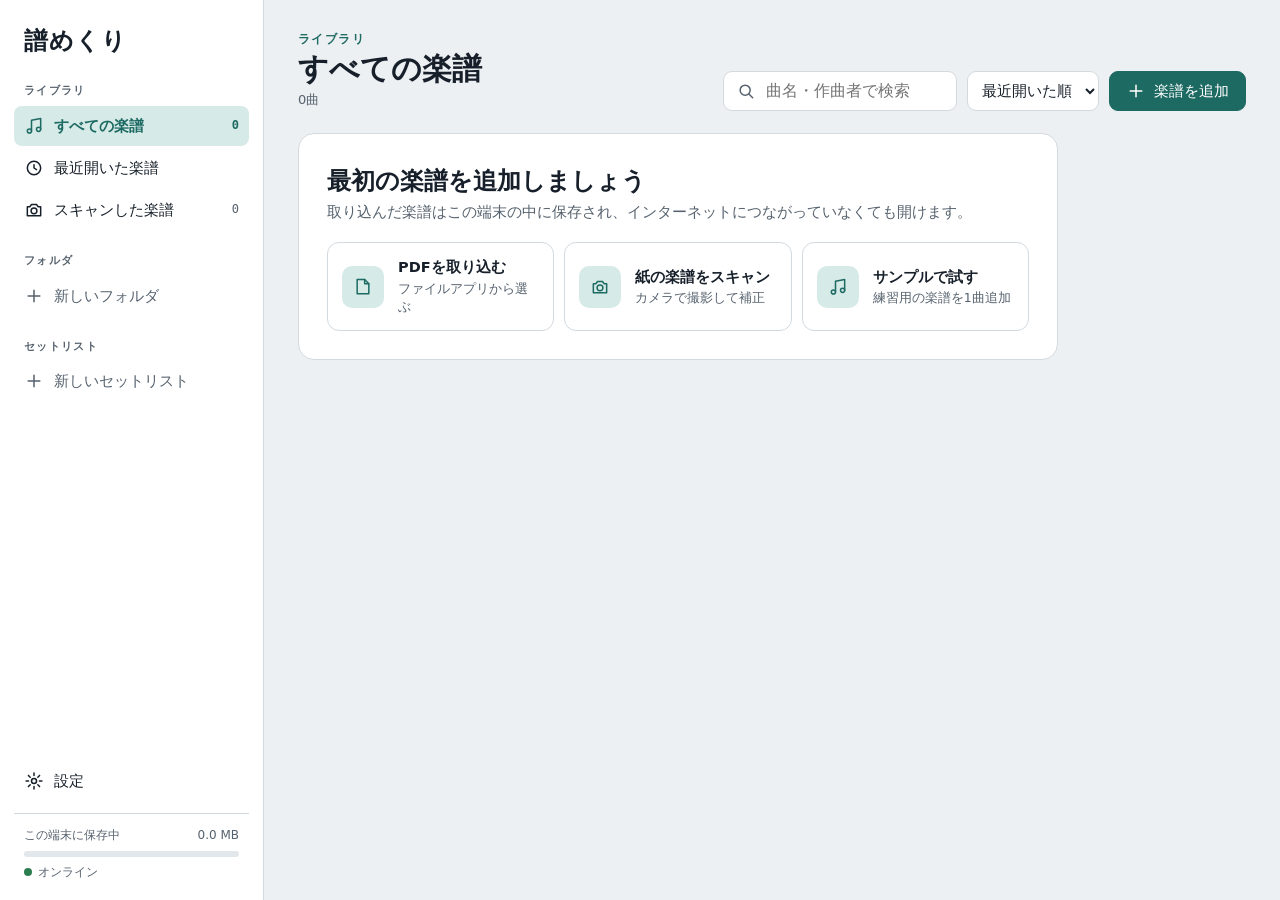
==== index.html @ f530d72d "譜めくり 1.0.0 を公開 Co-Authored-By: Claude Opus 5.5 <noreply@anthropic.com>" ====
<!doctype html>
<html lang="ja">
<head>
<meta charset="utf-8">
<title>譜めくり</title>
<meta name="viewport" content="width=device-width, initial-scale=1, viewport-fit=cover">
<meta name="theme-color" content="#1D6A63">
<meta name="apple-mobile-web-app-capable" content="yes">
<meta name="mobile-web-app-capable" content="yes">
<meta name="apple-mobile-web-app-title" content="譜めくり">
<meta name="apple-mobile-web-app-status-bar-style" content="default">
<link rel="manifest" href="manifest.webmanifest">
<link rel="apple-touch-icon" href="icons/apple-touch-icon.png">
<link rel="icon" href="icons/icon-192.png">
<link rel="stylesheet" href="styles.css">
</head>
<body>
<div id="app">
  <aside class="sidebar" id="sidebar"></aside>
  <main id="view"></main>
  <nav class="tabbar" id="tabbar"></nav>
</div>
<div id="full" hidden></div>
<div id="sheet-root" hidden></div>
<div id="toast" role="status" aria-live="polite"></div>
<div id="drop" hidden>PDFをここにドロップして取り込み</div>

<input type="file" id="inPdf" accept="application/pdf,.pdf,application/json,.json" multiple hidden>
<input type="file" id="inCam" accept="image/*" capture="environment" hidden>
<input type="file" id="inPhotos" accept="image/*" multiple hidden>
<input type="file" id="inRestore" hidden>

<script src="vendor/pdf.min.js"></script>
<script src="vendor/pdf-lib.min.js"></script>
<script src="app.js"></script>
</body>
</html>
---- styles.css ----
/* Layout: 左に楽譜棚（サイドバー）、右に楽譜の一覧。楽譜を開くと紙面だけが残る全画面ビューア。スマホでは下部タブ */
:root{
  color-scheme:light;
  --bg:#EDF0F2; --surface:#FFFFFF; --surface-2:#E2E7EB; --ink:#17202A; --ink-2:#56626E; --line:#D2D9DF;
  --accent:#1D6A63; --accent-soft:#D6EAE7; --accent-ink:#FFFFFF;
  --stage:#C8CFD5; --paper:#FCFCF9; --danger:#B3261E; --ok:#2E7D4F; --scan-badge-bg:#E9E1CC; --scan-badge-ink:#6A5726;
  --desk:#2B2925;
  --shadow:0 1px 2px rgba(23,32,42,.08),0 6px 18px rgba(23,32,42,.10);
  --font-display:"Hiragino Mincho ProN","Yu Mincho","YuMincho","Noto Serif JP",serif;
  --font-body:"Hiragino Sans","Hiragino Kaku Gothic ProN","Yu Gothic UI","Noto Sans JP","Meiryo",system-ui,sans-serif;
  --font-mono:ui-monospace,"SF Mono",Menlo,Consolas,monospace;
  --r:10px;
}
@media (prefers-color-scheme: dark){
  :root{
    color-scheme:dark;
    --bg:#11161B; --surface:#192027; --surface-2:#232B33; --ink:#E4E9ED; --ink-2:#97A3AE; --line:#2C3640;
    --accent:#5DB8AC; --accent-soft:#1E3A37; --accent-ink:#06201D;
    --stage:#0B0F13; --paper:#ECEAE4; --scan-badge-bg:#3A3424; --scan-badge-ink:#E2CF9A;
    --shadow:0 1px 2px rgba(0,0,0,.4),0 6px 18px rgba(0,0,0,.35);
  }
}
html{height:100%;box-sizing:border-box}
*,*::before,*::after{box-sizing:border-box}
[hidden]{display:none!important}
body{margin:0;height:100%;background:var(--bg);color:var(--ink);font-family:var(--font-body);font-size:15px;line-height:1.6;-webkit-tap-highlight-color:transparent;overflow:hidden;touch-action:manipulation;-webkit-text-size-adjust:100%}
button,input,select{font:inherit;color:inherit}
button{cursor:pointer;background:none;border:0;padding:0}
button:disabled{cursor:default}
:focus-visible{outline:2px solid var(--accent);outline-offset:2px;border-radius:6px}
h1,h2,h3{margin:0}
p{margin:0}
.ic{width:20px;height:20px;fill:none;stroke:currentColor;stroke-width:1.8;stroke-linecap:round;stroke-linejoin:round;flex:none}
.ic.fill{fill:currentColor;stroke:none}
.sr{position:absolute;width:1px;height:1px;overflow:hidden;clip:rect(0 0 0 0);white-space:nowrap}

/* ---------- App shell ---------- */
#app{display:grid;grid-template-columns:264px 1fr;height:100%;padding-top:env(safe-area-inset-top,0px)}
.sidebar{background:var(--surface);border-right:1px solid var(--line);overflow:auto;padding:22px 14px calc(18px + env(safe-area-inset-bottom,0px));display:flex;flex-direction:column;gap:22px}
.brand{display:flex;align-items:baseline;gap:8px;padding-inline:10px}
.brand b{font-family:var(--font-display);font-weight:700;font-size:24px;letter-spacing:.04em}
.nav-group{display:flex;flex-direction:column;gap:2px}
.nav-label{font-size:11px;font-weight:700;letter-spacing:.12em;color:var(--ink-2);padding:0 10px 4px}
.nav-item{display:flex;align-items:center;gap:10px;padding:8px 10px;border-radius:8px;text-align:left;width:100%;color:var(--ink)}
.nav-item span:not(.n){overflow:hidden;text-overflow:ellipsis;white-space:nowrap;min-width:0}
.nav-item:hover{background:var(--surface-2)}
.nav-item.active{background:var(--accent-soft);color:var(--accent);font-weight:700}
.nav-item .n{margin-left:auto;font-family:var(--font-mono);font-size:12px;color:var(--ink-2);font-variant-numeric:tabular-nums}
.nav-item.active .n{color:var(--accent)}
.nav-item.add{color:var(--ink-2)}
.side-foot{margin-top:auto;display:flex;flex-direction:column;gap:12px}
.storage{padding:12px 10px 0;border-top:1px solid var(--line);display:flex;flex-direction:column;gap:6px;font-size:12px;color:var(--ink-2)}
.storage .row2{display:flex;justify-content:space-between;gap:8px;font-variant-numeric:tabular-nums}
.bar{height:6px;background:var(--surface-2);border-radius:3px;overflow:hidden}
.bar i{display:block;height:100%;background:var(--accent);border-radius:3px}
.net{display:inline-flex;align-items:center;gap:6px;font-size:12px}
.net::before{content:"";width:8px;height:8px;border-radius:50%;background:var(--ok)}
.net.off::before{background:var(--ink-2)}

main#view{overflow:auto;-webkit-overflow-scrolling:touch;padding:30px 34px calc(48px + env(safe-area-inset-bottom,0px));min-width:0}
.tabbar{display:none}

.eyebrow{font-size:12px;font-weight:700;letter-spacing:.12em;color:var(--accent)}
.page-head{display:flex;flex-wrap:wrap;gap:16px 20px;align-items:flex-end;justify-content:space-between;margin-bottom:22px}
.page-head h1{font-family:var(--font-display);font-size:30px;font-weight:700;line-height:1.3;word-break:break-word}
.page-head .sub{color:var(--ink-2);font-size:13px;margin-top:2px}
.title-row{display:flex;align-items:center;gap:6px}
.head-actions{display:flex;flex-wrap:wrap;gap:10px;align-items:center}

.btn{display:inline-flex;align-items:center;justify-content:center;gap:8px;height:40px;padding:0 16px;border-radius:9px;font-weight:500;white-space:nowrap;border:1px solid var(--line);background:var(--surface)}
.btn:hover{background:var(--surface-2)}
.btn.primary{background:var(--accent);border-color:var(--accent);color:var(--accent-ink)}
.btn.primary:hover{filter:brightness(1.08)}
.btn.danger{color:var(--danger)}
.btn.danger-fill{background:var(--danger);border-color:var(--danger);color:#fff}
.btn.ghost{border-color:transparent;background:transparent}
.btn.sm{height:32px;padding:0 10px;font-size:13px}
.btn:disabled{opacity:.45;pointer-events:none}
.iconbtn{display:inline-flex;align-items:center;justify-content:center;width:38px;height:38px;border-radius:9px;color:var(--ink-2);flex:none}
.iconbtn:hover{background:var(--surface-2);color:var(--ink)}
.iconbtn:disabled{opacity:.3}

.search{display:flex;align-items:center;gap:8px;height:40px;padding:0 12px;border:1px solid var(--line);border-radius:9px;background:var(--surface);color:var(--ink-2)}
.search input{border:0;background:transparent;outline:0;width:180px;color:var(--ink);font-size:16px}
select.sel{height:40px;border:1px solid var(--line);border-radius:9px;background:var(--surface);padding:0 10px;font-size:15px}

.chips{display:none;gap:8px;overflow-x:auto;margin:-6px 0 18px;padding-bottom:4px}
.chip{flex:none;height:32px;padding:0 14px;border-radius:16px;border:1px solid var(--line);background:var(--surface);font-size:13px}
.chip.active{background:var(--accent);border-color:var(--accent);color:var(--accent-ink)}

/* ---------- Library grid ---------- */
.grid{display:grid;grid-template-columns:repeat(auto-fill,minmax(168px,1fr));gap:26px 22px}
.card{position:relative;display:flex;flex-direction:column;gap:10px}
.card-open{display:block;width:100%;text-align:left}
.thumb{aspect-ratio:1/1.414;max-width:100%;background:var(--paper);border-radius:4px;box-shadow:var(--shadow);overflow:hidden;position:relative;transition:transform .18s}
.thumb img{display:block;width:100%;height:100%;object-fit:contain}
.card-open:hover .thumb{transform:translateY(-3px)}
.card.is-new .thumb{animation:pop 1.6s ease}
@keyframes pop{0%{box-shadow:0 0 0 0 var(--accent)}30%{box-shadow:0 0 0 5px var(--accent)}100%{box-shadow:var(--shadow)}}
.card-body{display:flex;gap:6px;align-items:flex-start}
.card-text{flex:1;min-width:0}
.card h3{font-size:14px;font-weight:700;line-height:1.45;word-break:break-word}
.card .composer{font-size:12px;color:var(--ink-2);white-space:nowrap;overflow:hidden;text-overflow:ellipsis}
.meta{display:flex;flex-wrap:wrap;align-items:center;gap:6px;margin-top:5px;font-size:11px;color:var(--ink-2)}
.badge{display:inline-flex;align-items:center;height:19px;padding:0 6px;border-radius:4px;font-size:10.5px;font-weight:700;letter-spacing:.06em;background:var(--surface-2);color:var(--ink-2)}
.badge.scan{background:var(--scan-badge-bg);color:var(--scan-badge-ink)}
.badge.ann{background:var(--accent-soft);color:var(--accent)}
.card .more{margin-top:-4px;margin-right:-8px}
.empty{padding:60px 20px;text-align:center;color:var(--ink-2);display:flex;flex-direction:column;gap:12px;align-items:center}

.welcome{max-width:760px;background:var(--surface);border:1px solid var(--line);border-radius:16px;padding:28px;display:flex;flex-direction:column;gap:18px}
.welcome h2{font-family:var(--font-display);font-size:24px}
.welcome p{color:var(--ink-2)}
.welcome .opts{display:grid;grid-template-columns:repeat(auto-fit,minmax(200px,1fr));gap:10px}

/* ---------- Setlists ---------- */
.list{display:flex;flex-direction:column;background:var(--surface);border:1px solid var(--line);border-radius:var(--r);overflow:hidden;max-width:820px}
.row{display:flex;align-items:center;gap:14px;padding:12px 14px;border-top:1px solid var(--line)}
.row:first-child{border-top:0}
.row .num{font-family:var(--font-mono);font-size:13px;color:var(--ink-2);width:22px;text-align:right;font-variant-numeric:tabular-nums}
.row .mini{width:40px;flex:none}
.row .mini .thumb{border-radius:2px}
.row .grow{flex:1;min-width:0;text-align:left}
.row .grow b{display:block;font-size:14.5px}
.row .grow small{display:block;color:var(--ink-2);font-size:12px}
.row .tools{display:flex;gap:2px}
.setlist-cards{display:grid;grid-template-columns:repeat(auto-fill,minmax(260px,1fr));gap:16px;max-width:900px}
.sl-card{display:flex;flex-direction:column;gap:12px;padding:18px;background:var(--surface);border:1px solid var(--line);border-radius:var(--r);text-align:left}
.sl-card:hover{border-color:var(--accent)}
.sl-card h3{font-family:var(--font-display);font-size:19px}
.sl-card .stack{display:flex;min-height:62px}
.sl-card .stack .thumb{width:44px;margin-right:-14px;border:2px solid var(--surface)}
.sl-card small{color:var(--ink-2);font-size:13px}

/* ---------- Settings ---------- */
.settings{display:flex;flex-direction:column;gap:28px;max-width:720px}
.set-sec h2{font-size:13px;font-weight:700;letter-spacing:.1em;color:var(--ink-2);margin:0 0 8px 4px}
.set-row{display:flex;align-items:center;gap:16px;padding:13px 16px;border-top:1px solid var(--line);flex-wrap:wrap}
.set-row:first-child{border-top:0}
.set-row .grow{flex:1;min-width:180px}
.set-row small{display:block;color:var(--ink-2);font-size:12.5px}
.switch{position:relative;width:46px;height:28px;flex:none}
.switch input{position:absolute;inset:0;opacity:0;margin:0;cursor:pointer;width:100%;height:100%}
.switch span{position:absolute;inset:0;border-radius:14px;background:var(--surface-2);border:1px solid var(--line);transition:.2s;pointer-events:none}
.switch span::after{content:"";position:absolute;top:2px;left:2px;width:22px;height:22px;border-radius:50%;background:#fff;box-shadow:0 1px 3px rgba(0,0,0,.25);transition:.2s}
.switch input:checked+span{background:var(--accent);border-color:var(--accent)}
.switch input:checked+span::after{transform:translateX(18px)}
.switch input:focus-visible+span{outline:2px solid var(--accent);outline-offset:2px}
.kbd{font-family:var(--font-mono);font-size:12px;padding:2px 7px;border:1px solid var(--line);border-bottom-width:2px;border-radius:5px;background:var(--surface)}
.pedal-out{font-size:13px;color:var(--accent);font-weight:700;min-height:1.6em}

/* ---------- Full screens ---------- */
#full{position:fixed;inset:0;z-index:20;display:flex;flex-direction:column;background:var(--stage)}
.v-top,.v-bottom{display:flex;align-items:center;gap:8px;padding:8px 12px;background:var(--surface);transition:opacity .2s,transform .2s;z-index:3;position:relative}
.v-top{padding-top:calc(8px + env(safe-area-inset-top,0px));border-bottom:1px solid var(--line)}
.v-bottom{padding-bottom:calc(8px + env(safe-area-inset-bottom,0px));border-top:1px solid var(--line)}
.v-title{flex:1;min-width:0;text-align:center;line-height:1.3}
.v-title b{display:block;font-family:var(--font-display);font-size:16px;white-space:nowrap;overflow:hidden;text-overflow:ellipsis}
.v-title b.plain{font-family:var(--font-body)}
.v-title small{font-size:12px;color:var(--ink-2)}
.v-actions{display:flex;gap:2px}
.tbtn{display:inline-flex;align-items:center;gap:6px;height:38px;padding:0 10px;border-radius:9px;color:var(--ink);font-size:13.5px;white-space:nowrap}
.tbtn:hover{background:var(--surface-2)}
.tbtn.on{background:var(--accent);color:var(--accent-ink)}
.v-stage{flex:1;position:relative;overflow:hidden;display:flex;align-items:center;justify-content:center;user-select:none;-webkit-user-select:none;-webkit-touch-callout:none;touch-action:none}
.spread{display:flex;gap:6px;align-items:center;justify-content:center}
.spread.next{animation:inR .2s ease-out}
.spread.prev{animation:inL .2s ease-out}
@keyframes inR{from{opacity:.3;transform:translateX(24px)}to{opacity:1;transform:none}}
@keyframes inL{from{opacity:.3;transform:translateX(-24px)}to{opacity:1;transform:none}}
.page{position:relative;background:var(--paper);box-shadow:0 2px 10px rgba(0,0,0,.18);flex:none}
.page canvas.pdf{position:absolute;inset:0;width:100%;height:100%}
.page canvas.ann{position:absolute;inset:0;width:100%;height:100%;pointer-events:none}
@media (prefers-color-scheme: dark){ .page canvas.pdf{filter:brightness(.9)} }
.page .loading{position:absolute;inset:0;display:flex;align-items:center;justify-content:center;color:#8A949E;font-size:12px}
.viewer.editing .page canvas.ann{pointer-events:auto;touch-action:none;cursor:crosshair}
.viewer.editing .page{outline:2px dashed var(--accent);outline-offset:3px}
.viewer.chrome-off .v-top{opacity:0;transform:translateY(-100%);pointer-events:none}
.viewer.chrome-off .v-bottom{opacity:0;transform:translateY(100%);pointer-events:none}
.viewer.chrome-off .v-top,.viewer.chrome-off .v-bottom{position:absolute;left:0;right:0}
.viewer.chrome-off .v-top{top:0}.viewer.chrome-off .v-bottom{bottom:0}
.zone-flash{position:absolute;top:0;bottom:0;width:26%;pointer-events:none;opacity:0;background:linear-gradient(90deg,rgba(29,106,99,.22),transparent)}
.zone-flash.r{right:0;transform:scaleX(-1)}
.zone-flash.l{left:0}
.zone-flash.go{animation:flash .35s ease}
@keyframes flash{0%{opacity:1}100%{opacity:0}}
.pg{font-family:var(--font-mono);font-size:13px;font-variant-numeric:tabular-nums;min-width:74px;text-align:center}
.v-bottom input[type=range]{flex:1;accent-color:var(--accent);min-width:80px}
.hint{font-size:12px;color:var(--ink-2);white-space:nowrap}
.sl-chip{display:inline-block;margin-left:6px;font-size:11px;font-weight:700;color:var(--accent);background:var(--accent-soft);border-radius:4px;padding:0 6px;vertical-align:1px}
.thumbs{position:absolute;left:0;right:0;bottom:0;z-index:4;display:flex;gap:12px;overflow-x:auto;padding:14px 16px calc(14px + env(safe-area-inset-bottom,0px));background:var(--surface);border-top:1px solid var(--line);box-shadow:0 -6px 18px rgba(0,0,0,.12)}
.thumbs button{flex:none;width:74px;display:flex;flex-direction:column;align-items:center;gap:4px;font-family:var(--font-mono);font-size:11px;color:var(--ink-2)}
.thumbs button .thumb{width:100%}
.thumbs button.cur .thumb{outline:3px solid var(--accent);outline-offset:1px}
.thumbs button.cur{color:var(--accent)}

.penbar{display:flex;flex-wrap:wrap;align-items:center;gap:6px 10px;justify-content:center;width:100%}
.penbar .grp{display:flex;align-items:center;gap:2px;padding:3px;border-radius:10px;background:var(--surface-2);flex-wrap:wrap}
.penbar .tool{display:inline-flex;align-items:center;gap:5px;height:34px;padding:0 10px;border-radius:8px;font-size:13px}
.penbar .tool.on{background:var(--surface);box-shadow:var(--shadow);color:var(--accent);font-weight:700}
.penbar .tool:disabled{opacity:.4}
.dot{width:22px;height:22px;border-radius:50%;border:2px solid transparent;margin:0 3px}
.dot.on{box-shadow:0 0 0 2px var(--surface),0 0 0 4px var(--ink)}
.stamp{min-width:34px;height:34px;border-radius:8px;font-family:"Times New Roman",Times,serif;font-style:italic;font-weight:700;font-size:17px}
.stamp.num{font-style:normal;font-family:var(--font-body);font-size:14px}
.stamp.on{background:var(--surface);box-shadow:var(--shadow);color:var(--accent)}

/* generic full-screen panel */
.panel{flex:1;overflow:auto;background:var(--bg);padding:24px 20px calc(40px + env(safe-area-inset-bottom,0px))}
.panel-in{max-width:760px;margin:0 auto;display:flex;flex-direction:column;gap:18px}
.form{display:grid;grid-template-columns:150px 1fr;gap:20px;align-items:start}
.fields{display:flex;flex-direction:column;gap:14px}
.field{display:flex;flex-direction:column;gap:5px}
.field > label{font-size:12.5px;font-weight:700;color:var(--ink-2)}
.field input,.field select{height:42px;border:1px solid var(--line);border-radius:9px;background:var(--surface);padding:0 12px;width:100%;font-size:16px}
.note{font-size:12.5px;color:var(--ink-2);background:var(--surface);border:1px solid var(--line);border-radius:9px;padding:10px 14px}

/* scan review */
.review{flex:1;display:grid;grid-template-columns:1fr 270px;min-height:0}
.rv-main{position:relative;display:flex;flex-direction:column;background:var(--desk);overflow:hidden;min-height:0}
.rv-tabs{display:flex;gap:4px;padding:10px;justify-content:center}
.rv-tabs button{height:32px;padding:0 14px;border-radius:16px;color:#D9DEE2;font-size:13px}
.rv-tabs button.on{background:#F2F4F5;color:#17202A;font-weight:700}
.rv-area{flex:1;position:relative;display:flex;align-items:center;justify-content:center;padding:10px 24px 24px;min-height:0}
.rv-photo{position:relative;touch-action:none;line-height:0}
.rv-photo canvas{display:block;max-width:100%;max-height:100%}
.rv-photo svg.quad{position:absolute;inset:0;width:100%;height:100%;pointer-events:none}
.handle{position:absolute;width:44px;height:44px;margin:-22px 0 0 -22px;border-radius:50%;touch-action:none;cursor:grab;display:flex;align-items:center;justify-content:center}
.handle::after{content:"";width:24px;height:24px;border-radius:50%;background:rgba(79,209,193,.3);border:3px solid #4FD1C1}
.rv-busy{position:absolute;inset:0;display:flex;align-items:center;justify-content:center;color:#E8ECEF;font-size:13px}
.rv-side{background:var(--surface);border-left:1px solid var(--line);padding:18px;display:flex;flex-direction:column;gap:18px;overflow:auto}
.rv-side h3{font-size:12px;letter-spacing:.1em;color:var(--ink-2)}
.seg{display:grid;grid-template-columns:1fr 1fr;gap:4px;padding:4px;background:var(--surface-2);border-radius:10px}
.seg button{height:34px;border-radius:7px;font-size:13px}
.seg button.on{background:var(--surface);box-shadow:var(--shadow);font-weight:700;color:var(--accent)}
.rv-pages{display:flex;flex-wrap:wrap;gap:10px}
.rv-pages button{width:52px;display:flex;flex-direction:column;gap:3px;align-items:center;font-family:var(--font-mono);font-size:11px;color:var(--ink-2)}
.rv-pages .thumb{width:100%}
.rv-pages button.cur .thumb{outline:3px solid var(--accent)}

/* ---------- Sheets ---------- */
#sheet-root{position:fixed;inset:0;z-index:50;display:flex;align-items:center;justify-content:center;padding:20px}
.backdrop{position:absolute;inset:0;background:rgba(10,14,18,.45);animation:fade .18s}
@keyframes fade{from{opacity:0}}
.sheet{position:relative;width:min(480px,100%);max-height:calc(100% - 20px);overflow:auto;background:var(--surface);border-radius:16px;box-shadow:0 20px 60px rgba(0,0,0,.3);padding:20px 20px 18px;display:flex;flex-direction:column;gap:14px;animation:rise .22s ease-out}
.sheet.wide{width:min(640px,100%)}
@keyframes rise{from{transform:translateY(16px);opacity:0}}
.sheet-head{display:flex;align-items:flex-start;gap:10px}
.sheet-head h2{flex:1;font-size:17px;font-weight:700;line-height:1.45;word-break:break-word}
.sheet-head p{font-size:12.5px;color:var(--ink-2);font-weight:400}
.opt{display:flex;align-items:center;gap:14px;width:100%;padding:13px 14px;border-radius:12px;border:1px solid var(--line);text-align:left;background:var(--surface)}
.opt:hover{border-color:var(--accent)}
.opt .oi{width:42px;height:42px;border-radius:10px;background:var(--accent-soft);color:var(--accent);display:flex;align-items:center;justify-content:center;flex:none}
.opt .grow{flex:1;min-width:0}
.opt b{display:block;font-size:14.5px}
.opt small{display:block;font-size:12.5px;color:var(--ink-2);line-height:1.5}
.opt:disabled{opacity:.5}
.opts{display:flex;flex-direction:column;gap:8px}
.menu{display:flex;flex-direction:column;border:1px solid var(--line);border-radius:12px;overflow:hidden}
.menu button{display:flex;align-items:center;gap:12px;padding:12px 14px;border-top:1px solid var(--line);text-align:left;width:100%}
.menu button:first-child{border-top:0}
.menu button:hover{background:var(--surface-2)}
.menu .danger{color:var(--danger)}
.menu .mthumb{width:28px;flex:none}
.sheet-foot{display:flex;gap:10px;justify-content:flex-end;flex-wrap:wrap}
.radio-row{display:flex;flex-wrap:wrap;gap:6px}
.radio-row button{min-height:34px;padding:4px 12px;border-radius:8px;border:1px solid var(--line);font-size:13px;text-align:left}
.radio-row button.on{border-color:var(--accent);background:var(--accent-soft);color:var(--accent);font-weight:700}
.progress{height:8px;border-radius:4px;background:var(--surface-2);overflow:hidden}
.progress i{display:block;height:100%;width:0;background:var(--accent);transition:width .15s linear}
.kv{display:grid;grid-template-columns:110px 1fr;gap:8px 12px;font-size:13.5px;margin:0}
.kv dt{color:var(--ink-2)}
.kv dd{margin:0;font-variant-numeric:tabular-nums}
.warn{font-size:12.5px;color:var(--ink-2);display:flex;gap:8px;align-items:flex-start}
.help{display:block;font-size:12px;color:var(--ink-2);line-height:1.55}
.range-row{display:flex;flex-wrap:wrap;align-items:center;gap:8px;font-size:13.5px}
.range-row .sel{height:36px}
.ps-prev{display:flex;flex-wrap:wrap;gap:10px;padding:12px;background:var(--stage);border-radius:10px;max-height:240px;overflow:auto}
.ps-g{display:flex;gap:2px;padding:3px;border-radius:5px;background:var(--surface)}
.ps-g.off{background:transparent;outline:1px dashed var(--ink-2);outline-offset:-1px}
.ps-p{width:30px;display:flex;flex-direction:column;align-items:center;gap:2px;font-family:var(--font-mono);font-size:10px;color:var(--ink-2);font-variant-numeric:tabular-nums}
.ps-p i{display:block;width:100%;aspect-ratio:1/1.414;background:var(--paper);border:1px solid var(--line)}
.ps-p.off{opacity:.35}

#toast{position:fixed;left:50%;bottom:calc(28px + env(safe-area-inset-bottom,0px));transform:translate(-50%,20px);background:var(--ink);color:var(--bg);padding:10px 18px;border-radius:22px;font-size:13.5px;opacity:0;transition:.25s;z-index:80;pointer-events:none;max-width:calc(100% - 32px);text-align:center}
#toast.show{opacity:1;transform:translate(-50%,0)}
#drop{position:fixed;inset:0;z-index:90;background:rgba(29,106,99,.18);border:4px dashed var(--accent);display:flex;align-items:center;justify-content:center;font-size:20px;font-weight:700;color:var(--accent);pointer-events:none}

/* ---------- Narrow screens (iPhone / Android) ---------- */
@media (max-width:760px){
  #app{grid-template-columns:1fr;grid-template-rows:1fr auto}
  .sidebar{display:none}
  main#view{padding:20px 16px 28px}
  .tabbar{display:flex;background:var(--surface);border-top:1px solid var(--line);padding:6px 8px calc(6px + env(safe-area-inset-bottom,0px))}
  .tabbar button{flex:1;display:flex;flex-direction:column;align-items:center;gap:2px;font-size:11px;color:var(--ink-2);padding:4px 0}
  .tabbar button.active{color:var(--accent);font-weight:700}
  .chips{display:flex}
  .page-head h1{font-size:24px}
  .search{flex:1;min-width:0}
  .search input{width:100%}
  .head-actions{width:100%}
  .grid{grid-template-columns:repeat(auto-fill,minmax(130px,1fr));gap:20px 14px}
  .tbtn .lbl,.hint{display:none}
  .review{grid-template-columns:1fr;grid-template-rows:1fr auto}
  .rv-side{border-left:0;border-top:1px solid var(--line);max-height:42vh}
  .form{grid-template-columns:1fr}
  .form .thumb{width:120px}
  #sheet-root{align-items:flex-end;padding:0}
  .sheet,.sheet.wide{border-radius:16px 16px 0 0;width:100%;padding-bottom:calc(18px + env(safe-area-inset-bottom,0px))}
}
@media (prefers-reduced-motion: reduce){
  *,*::before,*::after{animation:none!important;transition:none!important}
}
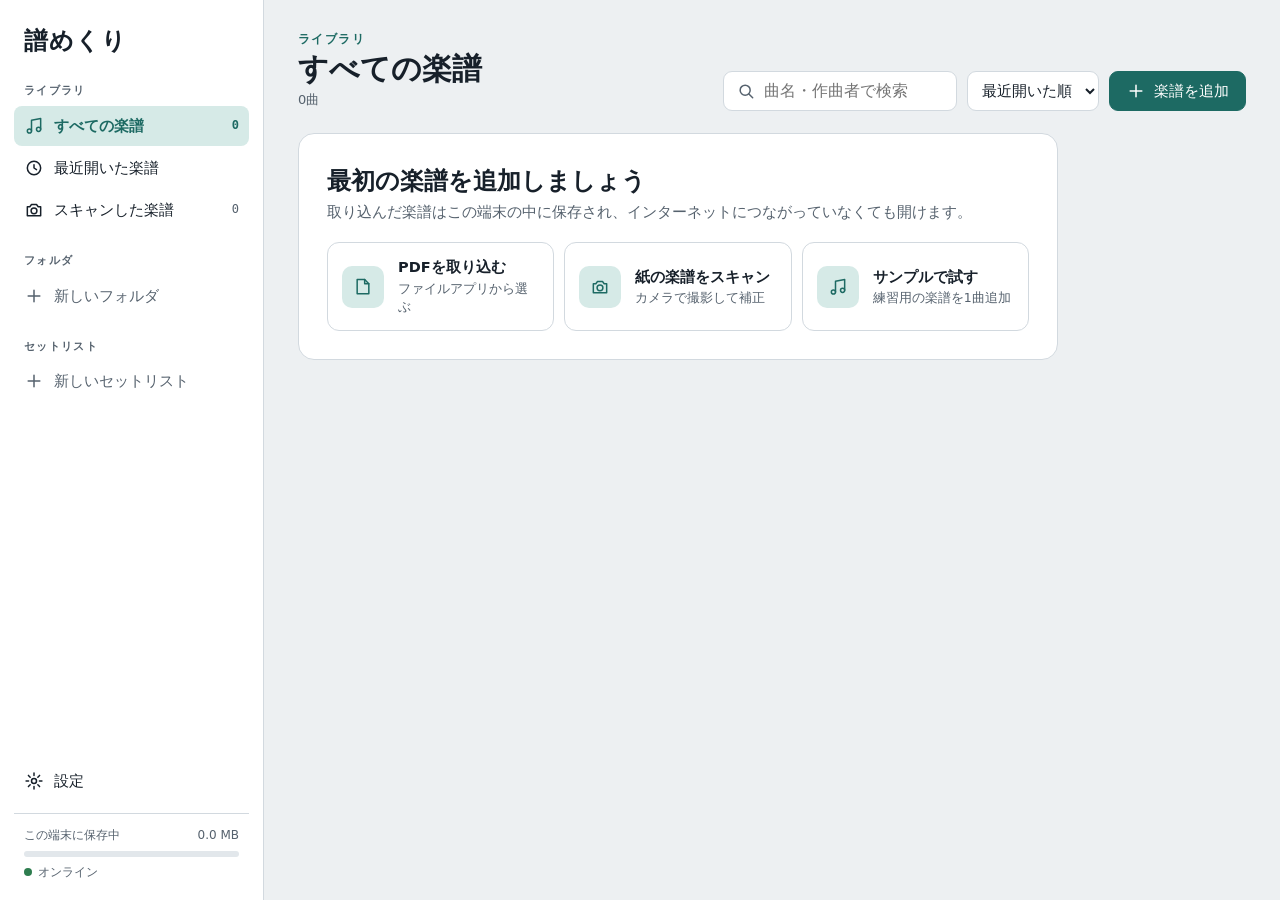
==== commit 26ca8961: "ライセンス表示・プライバシーポリシー・README・配布用QRコードとSNS用画像を追加（1.3.0） Co-Authored-By: Claude Opus 5.5 <noreply@anthrop" ====
--- a/index.html
+++ b/index.html
@@ -5,6 +5,14 @@
 <title>譜めくり</title>
 <meta name="viewport" content="width=device-width, initial-scale=1, viewport-fit=cover">
 <meta name="theme-color" content="#1D6A63">
+<meta name="description" content="PDFや紙の楽譜を取り込んで、めくって、書き込める楽譜ビューア。iPad・iPhone・Androidで使えて、無料・登録不要・オフライン対応。">
+<meta property="og:type" content="website">
+<meta property="og:title" content="譜めくり — 楽譜ビューア">
+<meta property="og:description" content="PDFや紙の楽譜を取り込んで、めくって、書き込める。iPad・iPhone・Android対応、無料・登録不要・オフライン対応。">
+<meta property="og:url" content="https://satorun-run.github.io/fumekuri/">
+<meta property="og:image" content="https://satorun-run.github.io/fumekuri/promo/og.png">
+<meta property="og:locale" content="ja_JP">
+<meta name="twitter:card" content="summary_large_image">
 <meta name="apple-mobile-web-app-capable" content="yes">
 <meta name="mobile-web-app-capable" content="yes">
 <meta name="apple-mobile-web-app-title" content="譜めくり">
--- a/styles.css
+++ b/styles.css
@@ -69,6 +69,7 @@
 
 .btn{display:inline-flex;align-items:center;justify-content:center;gap:8px;height:40px;padding:0 16px;border-radius:9px;font-weight:500;white-space:nowrap;border:1px solid var(--line);background:var(--surface)}
 .btn:hover{background:var(--surface-2)}
+a.btn{text-decoration:none;color:var(--ink)}
 .btn.primary{background:var(--accent);border-color:var(--accent);color:var(--accent-ink)}
 .btn.primary:hover{filter:brightness(1.08)}
 .btn.danger{color:var(--danger)}
@@ -81,7 +82,8 @@
 .iconbtn:disabled{opacity:.3}
 
 .search{display:flex;align-items:center;gap:8px;height:40px;padding:0 12px;border:1px solid var(--line);border-radius:9px;background:var(--surface);color:var(--ink-2)}
-.search input{border:0;background:transparent;outline:0;width:180px;color:var(--ink);font-size:16px}
+.search input{border:0;background:transparent;outline:0;width:180px;color:var(--ink);font-size:16px;-webkit-appearance:none;appearance:none;padding:0;border-radius:0}
+.search input::-webkit-search-decoration,.search input::-webkit-search-results-decoration{-webkit-appearance:none;display:none}
 select.sel{height:40px;border:1px solid var(--line);border-radius:9px;background:var(--surface);padding:0 10px;font-size:15px}
 
 .chips{display:none;gap:8px;overflow-x:auto;margin:-6px 0 18px;padding-bottom:4px}
@@ -106,6 +108,15 @@
 .badge.scan{background:var(--scan-badge-bg);color:var(--scan-badge-ink)}
 .badge.ann{background:var(--accent-soft);color:var(--accent)}
 .card .more{margin-top:-4px;margin-right:-8px}
+.card-open{position:relative}
+.selmark{position:absolute;top:8px;right:8px;width:28px;height:28px;border-radius:50%;background:rgba(255,255,255,.92);border:2px solid var(--ink-2);display:flex;align-items:center;justify-content:center;color:var(--accent-ink)}
+.card.selected .selmark{background:var(--accent);border-color:var(--accent)}
+.card.selected .thumb{outline:3px solid var(--accent);outline-offset:2px}
+.card.sel-mode:not(.selected) .thumb{opacity:.82}
+.selbar{position:sticky;bottom:0;margin:24px -8px 0;padding:10px 12px;display:flex;flex-wrap:wrap;align-items:center;gap:8px;background:var(--surface);border:1px solid var(--line);border-radius:14px;box-shadow:var(--shadow);z-index:5}
+.selbar .selcount{font-weight:700;font-size:14px;font-variant-numeric:tabular-nums}
+.selbar .grow{flex:1}
+.menu button:disabled{opacity:.6}
 .empty{padding:60px 20px;text-align:center;color:var(--ink-2);display:flex;flex-direction:column;gap:12px;align-items:center}
 
 .welcome{max-width:760px;background:var(--surface);border:1px solid var(--line);border-radius:16px;padding:28px;display:flex;flex-direction:column;gap:18px}
